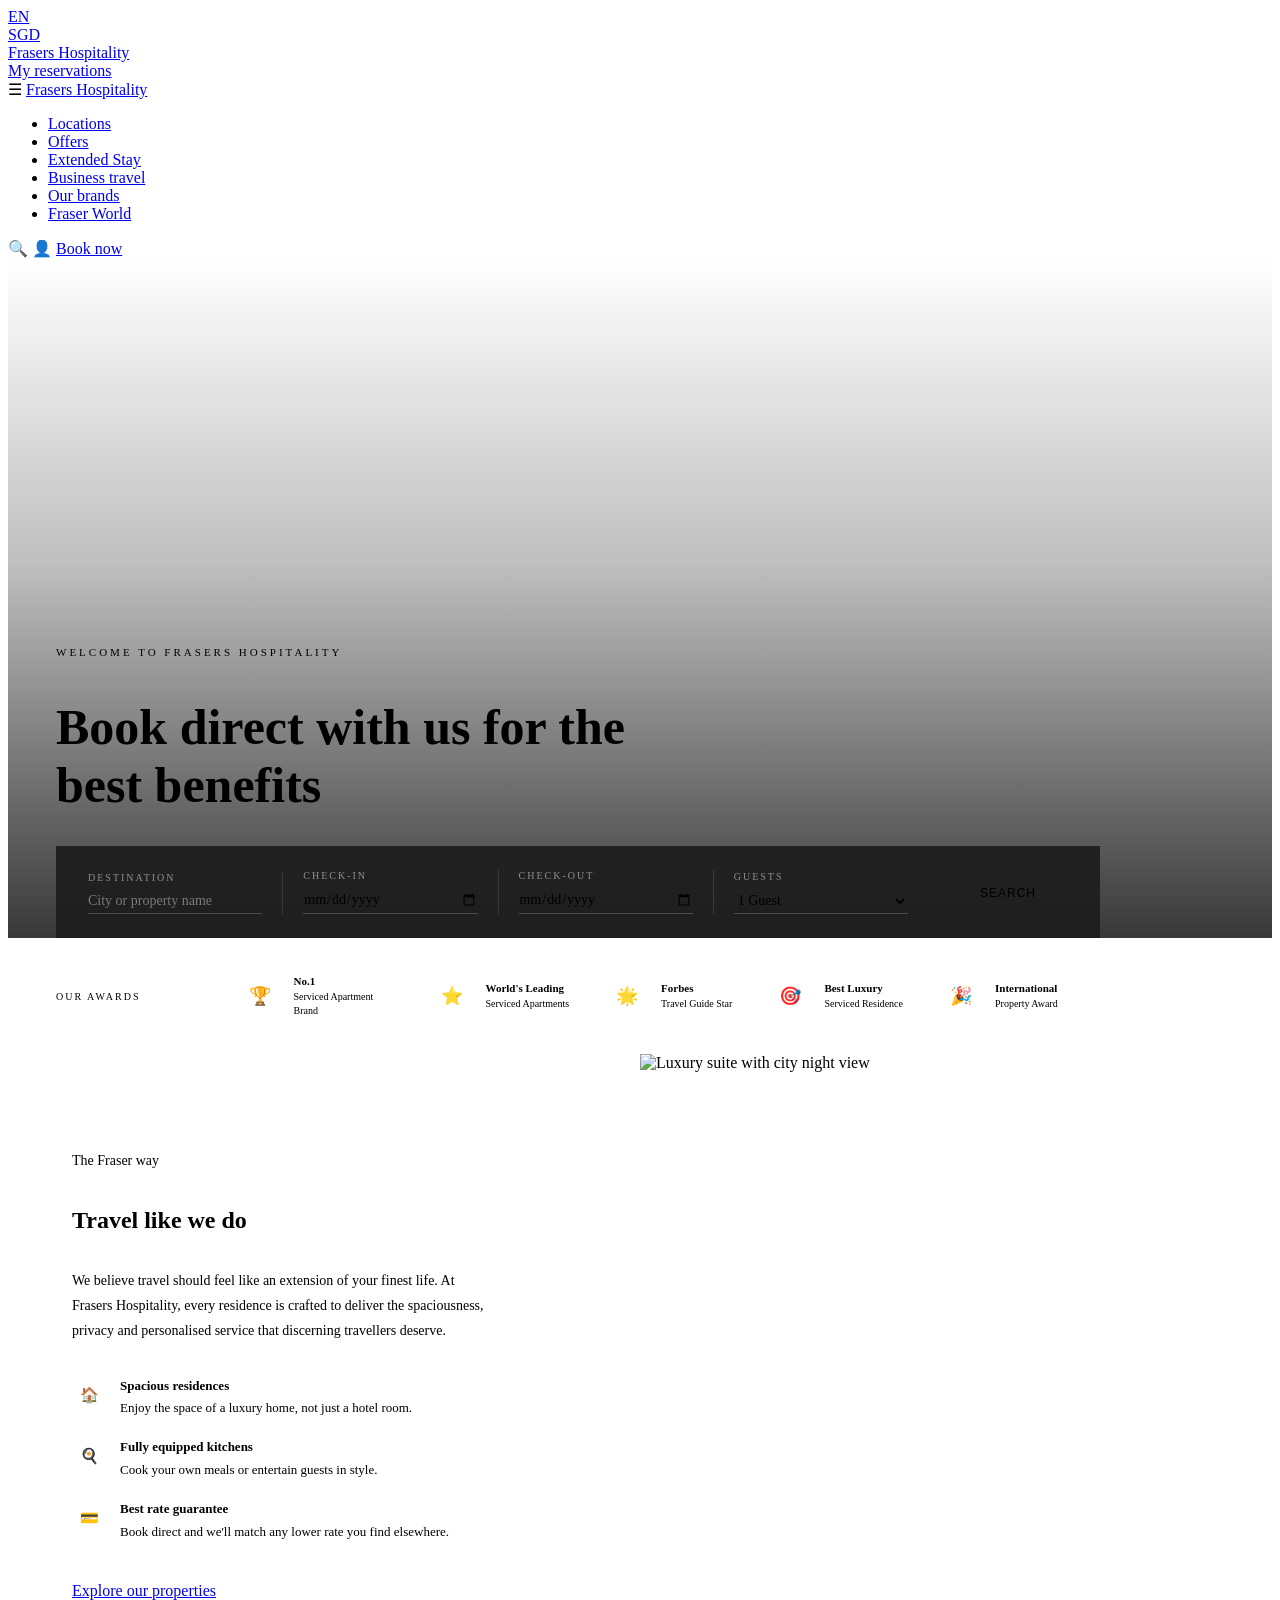
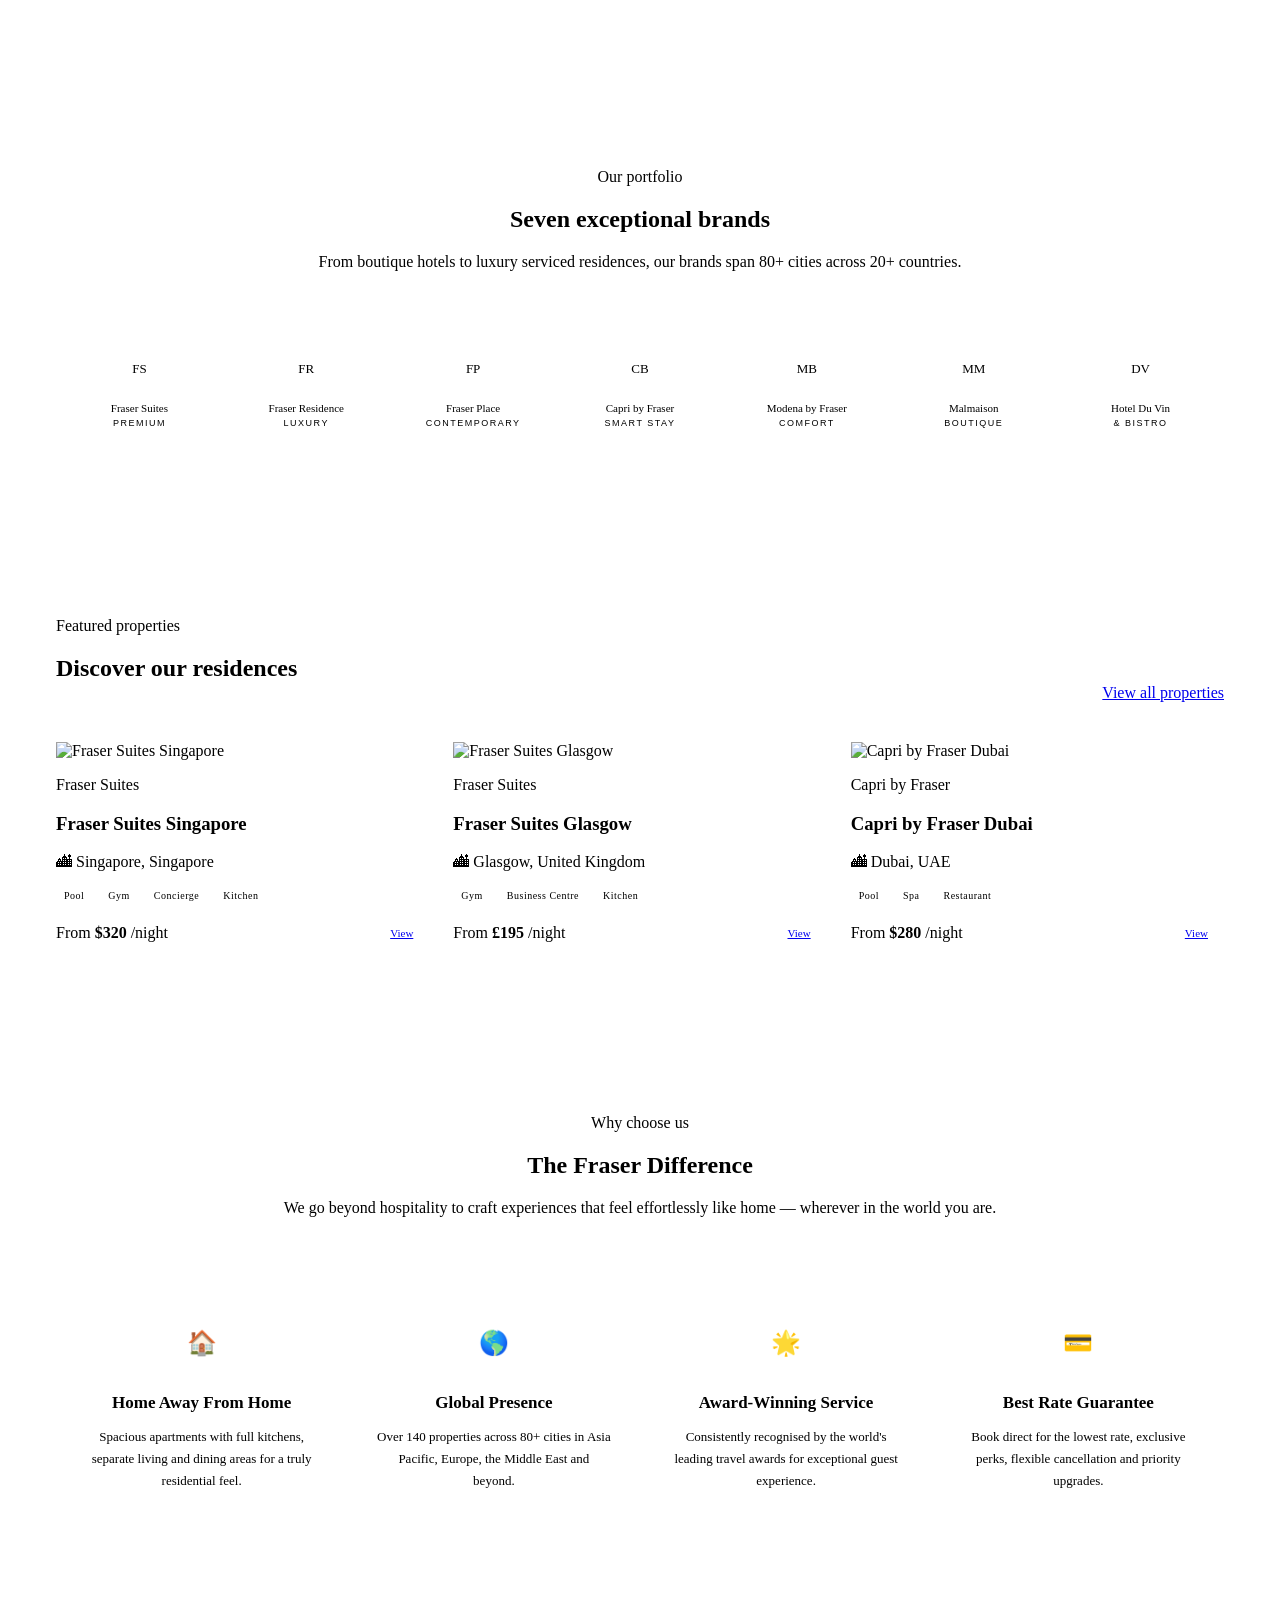
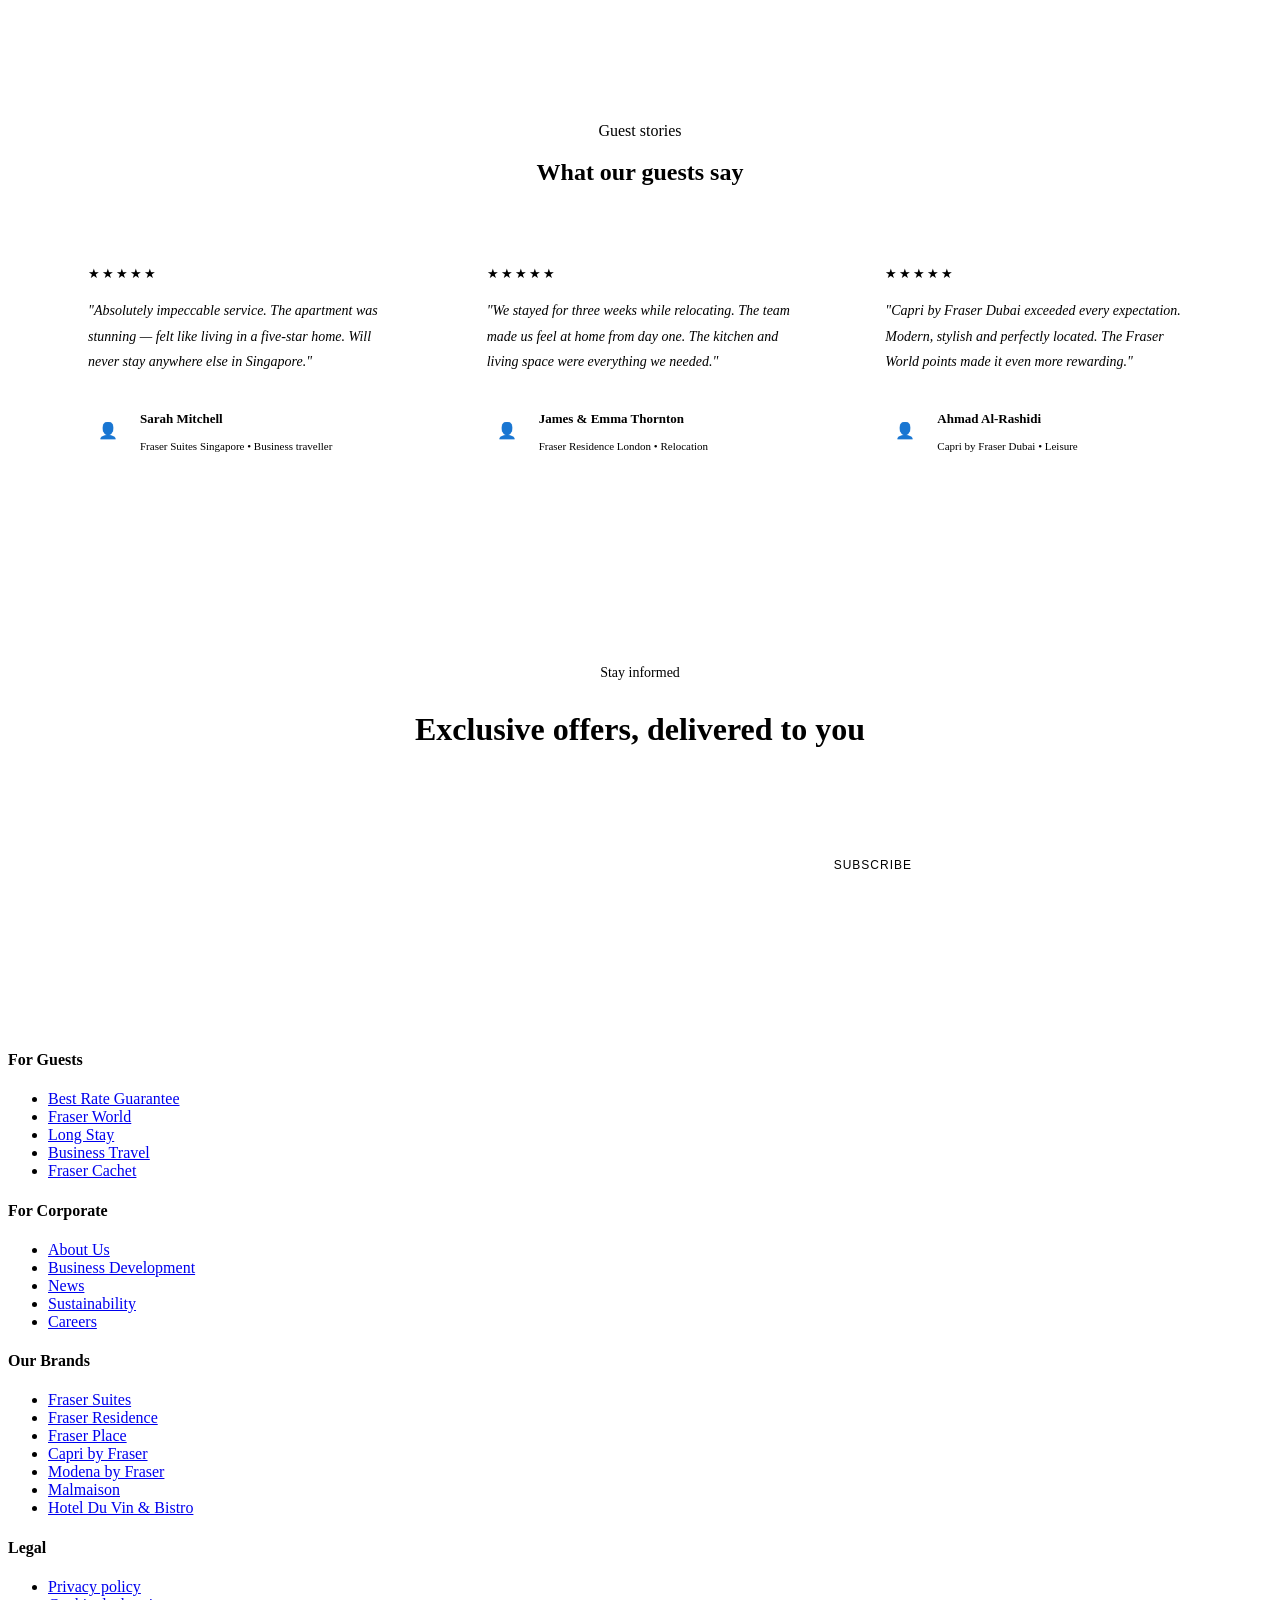
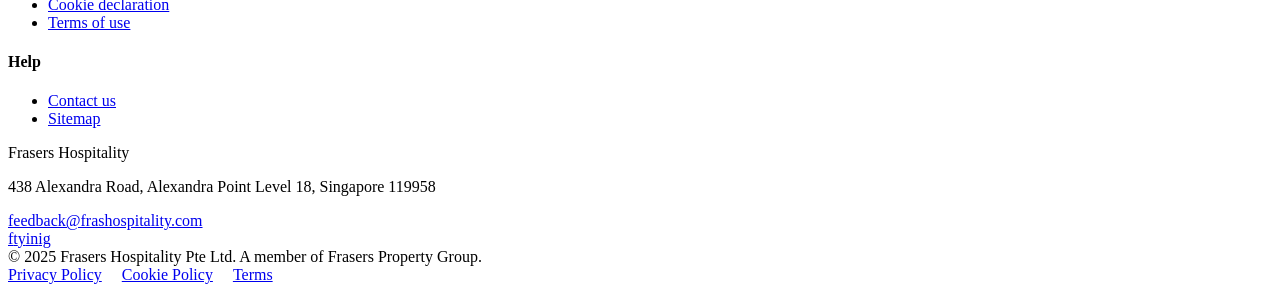
==== index.html @ ecea6f70 "Block search engine crawling on all pages Added robots.txt with Disallow: / and noindex,nofollow met" ====
<!DOCTYPE html>
<html lang="en">
<head>
  <meta charset="UTF-8">
  <meta name="robots" content="noindex, nofollow">
  <meta name="viewport" content="width=device-width, initial-scale=1.0">
  <title>Luxury Serviced Apartments &amp; Hotels — Frasers Hospitality</title>
  <link rel="stylesheet" href="css/style.css">
  <style>
    /* ── HERO ── */
    .hero {
      position: relative;
      height: 680px;
      display: flex;
      align-items: flex-end;
      overflow: hidden;
    }
    .hero-bg {
      position: absolute;
      inset: 0;
      background: url('assets/images/hero.png') center/cover no-repeat;
    }
    .hero-overlay {
      position: absolute;
      inset: 0;
      background: linear-gradient(to top, rgba(0,0,0,0.78) 0%, rgba(0,0,0,0.25) 55%, transparent 100%);
    }
    .hero-content {
      position: relative;
      width: 100%;
      padding: 0 48px 0 48px;
    }
    .hero-eyebrow {
      font-size: 11px;
      letter-spacing: 3px;
      text-transform: uppercase;
      color: var(--gold);
      margin-bottom: 12px;
    }
    .hero-title {
      font-size: clamp(28px, 4vw, 50px);
      color: var(--white);
      max-width: 580px;
      margin-bottom: 32px;
      line-height: 1.15;
    }
    /* ── BOOKING WIDGET ── */
    .booking-widget {
      background: rgba(28,28,28,0.90);
      backdrop-filter: blur(6px);
      border-top: 3px solid var(--gold);
      padding: 24px 32px;
      display: flex;
      gap: 0;
      align-items: flex-end;
      width: 100%;
      max-width: 980px;
    }
    .bw-field {
      flex: 1;
      display: flex;
      flex-direction: column;
      gap: 6px;
      padding: 0 20px;
      border-right: 1px solid rgba(255,255,255,0.12);
    }
    .bw-field:first-child { padding-left: 0; }
    .bw-field label {
      font-size: 10px;
      letter-spacing: 2px;
      text-transform: uppercase;
      color: rgba(255,255,255,0.5);
    }
    .bw-field input, .bw-field select {
      background: transparent;
      border: none;
      color: var(--white);
      font-size: 14px;
      font-family: 'Georgia', serif;
      outline: none;
      padding: 4px 0;
      border-bottom: 1px solid rgba(255,255,255,0.2);
      width: 100%;
    }
    .bw-field input::placeholder { color: rgba(255,255,255,0.4); }
    .bw-field select option { background: var(--dark); }
    .bw-btn {
      background: var(--gold);
      color: var(--white);
      border: none;
      padding: 14px 32px;
      font-size: 12px;
      letter-spacing: 1px;
      text-transform: uppercase;
      cursor: pointer;
      transition: background .2s;
      white-space: nowrap;
      margin-left: 20px;
      flex-shrink: 0;
      align-self: flex-end;
    }
    .bw-btn:hover { background: var(--gold-hover); }

    /* ── AWARDS ── */
    .awards-section {
      background: var(--white);
      padding: 36px 48px;
      border-bottom: 1px solid var(--border);
    }
    .awards-inner {
      max-width: 1200px;
      margin: 0 auto;
      display: flex;
      align-items: center;
      gap: 48px;
    }
    .awards-label {
      font-size: 10px;
      letter-spacing: 2px;
      text-transform: uppercase;
      color: var(--gray);
      white-space: nowrap;
      flex-shrink: 0;
    }
    .awards-divider { width: 1px; height: 40px; background: var(--border); flex-shrink: 0; }
    .awards-list {
      display: flex;
      gap: 36px;
      align-items: center;
      flex-wrap: wrap;
    }
    .award-badge {
      display: flex;
      align-items: center;
      gap: 12px;
    }
    .award-icon {
      width: 44px; height: 44px;
      border: 1.5px solid var(--gold);
      border-radius: 50%;
      display: flex;
      align-items: center;
      justify-content: center;
      font-size: 18px;
      color: var(--gold);
      flex-shrink: 0;
    }
    .award-badge-text {
      font-size: 10px;
      color: var(--dark);
      line-height: 1.4;
      max-width: 100px;
    }
    .award-badge-text strong { display: block; font-size: 11px; }

    /* ── SPLIT: TRAVEL LIKE WE DO ── */
    .split-section {
      display: grid;
      grid-template-columns: 1fr 1fr;
      min-height: 540px;
    }
    .split-text {
      background: var(--cream);
      padding: 80px 64px;
      display: flex;
      flex-direction: column;
      justify-content: center;
    }
    .split-img { overflow: hidden; }
    .split-img img { width: 100%; height: 100%; object-fit: cover; display: block; }
    .split-text .eyebrow { margin-bottom: 14px; }
    .split-text .section-title { margin-bottom: 20px; }
    .split-text p {
      font-size: 14px;
      color: var(--gray);
      line-height: 1.8;
      margin-bottom: 32px;
      max-width: 420px;
    }
    .split-features { display: flex; flex-direction: column; gap: 18px; margin-bottom: 40px; }
    .split-feature { display: flex; align-items: flex-start; gap: 14px; }
    .split-feature-icon {
      width: 34px; height: 34px;
      background: var(--gold-light);
      border-radius: 50%;
      display: flex; align-items: center; justify-content: center;
      font-size: 15px;
      flex-shrink: 0;
      margin-top: 2px;
    }
    .split-feature-text { font-size: 13px; color: var(--dark); line-height: 1.6; }
    .split-feature-text strong { display: block; font-size: 13px; margin-bottom: 2px; }

    /* ── BRANDS GRID ── */
    .brands-section { padding: 72px 48px; background: var(--white); }
    .brands-inner { max-width: 1200px; margin: 0 auto; }
    .brands-header { text-align: center; margin-bottom: 48px; }
    .brands-grid {
      display: grid;
      grid-template-columns: repeat(7, 1fr);
      gap: 0;
      border: 1px solid var(--border);
    }
    .brand-item {
      padding: 28px 12px;
      display: flex;
      flex-direction: column;
      align-items: center;
      gap: 10px;
      text-align: center;
      border-right: 1px solid var(--border);
      transition: background .2s;
      cursor: pointer;
    }
    .brand-item:last-child { border-right: none; }
    .brand-item:hover { background: var(--cream); }
    .brand-monogram {
      width: 44px; height: 44px;
      border: 1.5px solid var(--gold);
      border-radius: 2px;
      display: flex; align-items: center; justify-content: center;
      font-family: 'Georgia', serif;
      font-size: 13px;
      color: var(--gold);
    }
    .brand-item-name { font-size: 11px; font-family: 'Georgia', serif; color: var(--dark); line-height: 1.3; }
    .brand-item-name span { display: block; font-family: 'Arial', sans-serif; font-size: 9px; letter-spacing: 1.5px; text-transform: uppercase; color: var(--gray); margin-top: 2px; }

    /* ── PROPERTIES ── */
    .properties-section { padding: 72px 48px; background: var(--cream); }
    .properties-inner { max-width: 1200px; margin: 0 auto; }
    .section-header {
      display: flex;
      justify-content: space-between;
      align-items: flex-end;
      margin-bottom: 40px;
    }
    .properties-grid { display: grid; grid-template-columns: repeat(3, 1fr); gap: 24px; }
    .prop-card-amenities { display: flex; gap: 8px; margin-bottom: 16px; flex-wrap: wrap; }
    .amenity-tag {
      font-size: 10px;
      letter-spacing: 0.5px;
      background: var(--cream);
      color: var(--gray);
      padding: 3px 8px;
      border: 1px solid var(--border);
    }

    /* ── FRASER DIFFERENCE ── */
    .difference-section { padding: 80px 48px; background: var(--white); }
    .difference-inner { max-width: 1200px; margin: 0 auto; }
    .difference-header { text-align: center; margin-bottom: 56px; }
    .difference-grid { display: grid; grid-template-columns: repeat(4, 1fr); gap: 1px; background: var(--border); border: 1px solid var(--border); }
    .difference-item {
      background: var(--white);
      text-align: center;
      padding: 40px 28px;
      transition: background .2s;
    }
    .difference-item:hover { background: var(--cream); }
    .difference-icon {
      width: 60px; height: 60px;
      background: var(--gold-light);
      border-radius: 50%;
      display: flex; align-items: center; justify-content: center;
      font-size: 24px;
      margin: 0 auto 20px;
    }
    .difference-item h3 { font-size: 17px; margin-bottom: 12px; }
    .difference-item p { font-size: 13px; color: var(--gray); line-height: 1.7; }

    /* ── TESTIMONIALS ── */
    .testimonials-section { padding: 80px 48px; background: var(--cream); }
    .testimonials-inner { max-width: 1200px; margin: 0 auto; }
    .testimonials-header { text-align: center; margin-bottom: 48px; }
    .testimonials-grid { display: grid; grid-template-columns: repeat(3, 1fr); gap: 28px; }
    .testimonial-card {
      background: var(--white);
      padding: 32px;
      border: 1px solid var(--border);
    }
    .testimonial-stars { color: var(--gold); font-size: 13px; margin-bottom: 16px; letter-spacing: 2px; }
    .testimonial-quote {
      font-family: 'Georgia', serif;
      font-size: 14px;
      line-height: 1.8;
      color: var(--dark);
      margin-bottom: 24px;
      font-style: italic;
    }
    .testimonial-author { display: flex; align-items: center; gap: 12px; }
    .testimonial-avatar {
      width: 40px; height: 40px;
      background: var(--gold-light);
      border-radius: 50%;
      display: flex; align-items: center; justify-content: center;
      font-size: 16px;
      flex-shrink: 0;
    }
    .testimonial-name { font-size: 13px; font-weight: 700; color: var(--dark); }
    .testimonial-meta { font-size: 11px; color: var(--gray); }

    /* ── NEWSLETTER ── */
    .newsletter-section { padding: 72px 48px; background: var(--footer-bg); }
    .newsletter-inner { max-width: 600px; margin: 0 auto; text-align: center; }
    .newsletter-inner .eyebrow { color: var(--gold); margin-bottom: 12px; }
    .newsletter-inner h2 { font-size: 32px; color: var(--white); margin-bottom: 12px; }
    .newsletter-inner p { font-size: 14px; color: rgba(255,255,255,0.55); margin-bottom: 32px; line-height: 1.7; }
    .newsletter-form { display: flex; }
    .newsletter-form input {
      flex: 1;
      padding: 14px 20px;
      background: rgba(255,255,255,0.07);
      border: 1px solid rgba(255,255,255,0.18);
      border-right: none;
      color: var(--white);
      font-size: 14px;
      outline: none;
    }
    .newsletter-form input::placeholder { color: rgba(255,255,255,0.35); }
    .newsletter-form button {
      padding: 14px 28px;
      background: var(--gold);
      border: none;
      color: var(--white);
      font-size: 12px;
      letter-spacing: 1px;
      text-transform: uppercase;
      cursor: pointer;
      transition: background .2s;
    }
    .newsletter-form button:hover { background: var(--gold-hover); }
    .newsletter-privacy { font-size: 11px; color: rgba(255,255,255,0.3); margin-top: 14px; }
  </style>
</head>
<body>

  <!-- UTIL BAR -->
  <div class="util-bar">
    <div class="util-left">
      <a href="#">EN</a>
      <div class="util-divider"></div>
      <a href="#">SGD</a>
      <div class="util-divider"></div>
      <a href="#">Frasers Hospitality</a>
    </div>
    <div class="util-right">
      <a href="#">My reservations</a>
    </div>
  </div>

  <!-- NAV -->
  <nav>
    <div class="nav-inner">
      <span class="nav-hamburger">&#9776;</span>
      <a href="index.html" class="nav-logo">
        <span class="brand">Frasers</span>
        <span class="sub">Hospitality</span>
      </a>
      <ul class="nav-links">
        <li><a href="locations.html">Locations</a></li>
        <li><a href="offers.html">Offers</a></li>
        <li><a href="extended-stay.html">Extended Stay</a></li>
        <li><a href="#">Business travel</a></li>
        <li><a href="#">Our brands</a></li>
        <li><a href="fraser-world.html">Fraser World</a></li>
      </ul>
      <div class="nav-actions">
        <span class="nav-icon">&#128269;</span>
        <span class="nav-icon">&#128100;</span>
        <a href="#" class="btn-booknow">Book now</a>
      </div>
    </div>
  </nav>

  <!-- HERO -->
  <section class="hero">
    <div class="hero-bg"></div>
    <div class="hero-overlay"></div>
    <div class="hero-content">
      <p class="hero-eyebrow">Welcome to Frasers Hospitality</p>
      <h1 class="hero-title">Book direct with us for the best benefits</h1>
      <div class="booking-widget">
        <div class="bw-field">
          <label>Destination</label>
          <input type="text" placeholder="City or property name">
        </div>
        <div class="bw-field">
          <label>Check-in</label>
          <input type="date">
        </div>
        <div class="bw-field">
          <label>Check-out</label>
          <input type="date">
        </div>
        <div class="bw-field" style="border-right:none;">
          <label>Guests</label>
          <select>
            <option>1 Guest</option>
            <option>2 Guests</option>
            <option>3 Guests</option>
            <option>4+ Guests</option>
          </select>
        </div>
        <button class="bw-btn">Search</button>
      </div>
    </div>
  </section>

  <!-- AWARDS -->
  <section class="awards-section">
    <div class="awards-inner">
      <span class="awards-label">Our awards</span>
      <div class="awards-divider"></div>
      <div class="awards-list">
        <div class="award-badge">
          <div class="award-icon">&#127942;</div>
          <div class="award-badge-text"><strong>No.1</strong>Serviced Apartment Brand</div>
        </div>
        <div class="award-badge">
          <div class="award-icon">&#11088;</div>
          <div class="award-badge-text"><strong>World's Leading</strong>Serviced Apartments</div>
        </div>
        <div class="award-badge">
          <div class="award-icon">&#127775;</div>
          <div class="award-badge-text"><strong>Forbes</strong>Travel Guide Star</div>
        </div>
        <div class="award-badge">
          <div class="award-icon">&#127919;</div>
          <div class="award-badge-text"><strong>Best Luxury</strong>Serviced Residence</div>
        </div>
        <div class="award-badge">
          <div class="award-icon">&#127881;</div>
          <div class="award-badge-text"><strong>International</strong>Property Award</div>
        </div>
      </div>
    </div>
  </section>

  <!-- TRAVEL LIKE WE DO -->
  <section class="split-section">
    <div class="split-text">
      <p class="eyebrow">The Fraser way</p>
      <h2 class="section-title">Travel like we do</h2>
      <p>We believe travel should feel like an extension of your finest life. At Frasers Hospitality, every residence is crafted to deliver the spaciousness, privacy and personalised service that discerning travellers deserve.</p>
      <div class="split-features">
        <div class="split-feature">
          <div class="split-feature-icon">&#127968;</div>
          <div class="split-feature-text">
            <strong>Spacious residences</strong>
            Enjoy the space of a luxury home, not just a hotel room.
          </div>
        </div>
        <div class="split-feature">
          <div class="split-feature-icon">&#127859;</div>
          <div class="split-feature-text">
            <strong>Fully equipped kitchens</strong>
            Cook your own meals or entertain guests in style.
          </div>
        </div>
        <div class="split-feature">
          <div class="split-feature-icon">&#128179;</div>
          <div class="split-feature-text">
            <strong>Best rate guarantee</strong>
            Book direct and we'll match any lower rate you find elsewhere.
          </div>
        </div>
      </div>
      <a href="locations.html" class="btn btn-gold">Explore our properties</a>
    </div>
    <div class="split-img">
      <img src="assets/images/suite.png" alt="Luxury suite with city night view">
    </div>
  </section>

  <!-- BRANDS GRID -->
  <section class="brands-section">
    <div class="brands-inner">
      <div class="brands-header">
        <p class="eyebrow">Our portfolio</p>
        <h2 class="section-title">Seven exceptional brands</h2>
        <p class="section-sub" style="margin:12px auto 0;text-align:center;">From boutique hotels to luxury serviced residences, our brands span 80+ cities across 20+ countries.</p>
      </div>
      <div class="brands-grid">
        <div class="brand-item">
          <div class="brand-monogram">FS</div>
          <div class="brand-item-name">Fraser Suites<span>Premium</span></div>
        </div>
        <div class="brand-item">
          <div class="brand-monogram">FR</div>
          <div class="brand-item-name">Fraser Residence<span>Luxury</span></div>
        </div>
        <div class="brand-item">
          <div class="brand-monogram">FP</div>
          <div class="brand-item-name">Fraser Place<span>Contemporary</span></div>
        </div>
        <div class="brand-item">
          <div class="brand-monogram">CB</div>
          <div class="brand-item-name">Capri by Fraser<span>Smart Stay</span></div>
        </div>
        <div class="brand-item">
          <div class="brand-monogram">MB</div>
          <div class="brand-item-name">Modena by Fraser<span>Comfort</span></div>
        </div>
        <div class="brand-item">
          <div class="brand-monogram">MM</div>
          <div class="brand-item-name">Malmaison<span>Boutique</span></div>
        </div>
        <div class="brand-item">
          <div class="brand-monogram">DV</div>
          <div class="brand-item-name">Hotel Du Vin<span>&amp; Bistro</span></div>
        </div>
      </div>
    </div>
  </section>

  <!-- DISCOVER PROPERTIES -->
  <section class="properties-section">
    <div class="properties-inner">
      <div class="section-header">
        <div>
          <p class="eyebrow">Featured properties</p>
          <h2 class="section-title">Discover our residences</h2>
        </div>
        <a href="locations.html" class="btn btn-outline-dark">View all properties</a>
      </div>
      <div class="properties-grid">
        <div class="prop-card">
          <div class="prop-card-img">
            <img src="assets/images/lobby.png" alt="Fraser Suites Singapore">
          </div>
          <div class="prop-card-body">
            <p class="prop-card-tag">Fraser Suites</p>
            <h3 class="prop-card-name">Fraser Suites Singapore</h3>
            <p class="prop-card-loc">&#127961; Singapore, Singapore</p>
            <div class="prop-card-amenities">
              <span class="amenity-tag">Pool</span>
              <span class="amenity-tag">Gym</span>
              <span class="amenity-tag">Concierge</span>
              <span class="amenity-tag">Kitchen</span>
            </div>
            <div style="display:flex;justify-content:space-between;align-items:center;">
              <div class="prop-card-price">From <strong>$320</strong> /night</div>
              <a href="property.html" class="btn btn-outline-gold" style="padding:7px 16px;font-size:11px;">View</a>
            </div>
          </div>
        </div>
        <div class="prop-card">
          <div class="prop-card-img">
            <img src="assets/images/room-classic.png" alt="Fraser Suites Glasgow">
          </div>
          <div class="prop-card-body">
            <p class="prop-card-tag">Fraser Suites</p>
            <h3 class="prop-card-name">Fraser Suites Glasgow</h3>
            <p class="prop-card-loc">&#127961; Glasgow, United Kingdom</p>
            <div class="prop-card-amenities">
              <span class="amenity-tag">Gym</span>
              <span class="amenity-tag">Business Centre</span>
              <span class="amenity-tag">Kitchen</span>
            </div>
            <div style="display:flex;justify-content:space-between;align-items:center;">
              <div class="prop-card-price">From <strong>£195</strong> /night</div>
              <a href="property.html" class="btn btn-outline-gold" style="padding:7px 16px;font-size:11px;">View</a>
            </div>
          </div>
        </div>
        <div class="prop-card">
          <div class="prop-card-img">
            <img src="assets/images/suite.png" alt="Capri by Fraser Dubai">
          </div>
          <div class="prop-card-body">
            <p class="prop-card-tag">Capri by Fraser</p>
            <h3 class="prop-card-name">Capri by Fraser Dubai</h3>
            <p class="prop-card-loc">&#127961; Dubai, UAE</p>
            <div class="prop-card-amenities">
              <span class="amenity-tag">Pool</span>
              <span class="amenity-tag">Spa</span>
              <span class="amenity-tag">Restaurant</span>
            </div>
            <div style="display:flex;justify-content:space-between;align-items:center;">
              <div class="prop-card-price">From <strong>$280</strong> /night</div>
              <a href="property.html" class="btn btn-outline-gold" style="padding:7px 16px;font-size:11px;">View</a>
            </div>
          </div>
        </div>
      </div>
    </div>
  </section>

  <!-- THE FRASER DIFFERENCE -->
  <section class="difference-section">
    <div class="difference-inner">
      <div class="difference-header">
        <p class="eyebrow">Why choose us</p>
        <h2 class="section-title">The Fraser Difference</h2>
        <p class="section-sub" style="margin:12px auto 0;text-align:center;">We go beyond hospitality to craft experiences that feel effortlessly like home — wherever in the world you are.</p>
      </div>
      <div class="difference-grid">
        <div class="difference-item">
          <div class="difference-icon">&#127968;</div>
          <h3>Home Away From Home</h3>
          <p>Spacious apartments with full kitchens, separate living and dining areas for a truly residential feel.</p>
        </div>
        <div class="difference-item">
          <div class="difference-icon">&#127758;</div>
          <h3>Global Presence</h3>
          <p>Over 140 properties across 80+ cities in Asia Pacific, Europe, the Middle East and beyond.</p>
        </div>
        <div class="difference-item">
          <div class="difference-icon">&#127775;</div>
          <h3>Award-Winning Service</h3>
          <p>Consistently recognised by the world's leading travel awards for exceptional guest experience.</p>
        </div>
        <div class="difference-item">
          <div class="difference-icon">&#128179;</div>
          <h3>Best Rate Guarantee</h3>
          <p>Book direct for the lowest rate, exclusive perks, flexible cancellation and priority upgrades.</p>
        </div>
      </div>
    </div>
  </section>

  <!-- TESTIMONIALS -->
  <section class="testimonials-section">
    <div class="testimonials-inner">
      <div class="testimonials-header">
        <p class="eyebrow">Guest stories</p>
        <h2 class="section-title">What our guests say</h2>
      </div>
      <div class="testimonials-grid">
        <div class="testimonial-card">
          <div class="testimonial-stars">&#9733;&#9733;&#9733;&#9733;&#9733;</div>
          <p class="testimonial-quote">"Absolutely impeccable service. The apartment was stunning — felt like living in a five-star home. Will never stay anywhere else in Singapore."</p>
          <div class="testimonial-author">
            <div class="testimonial-avatar">&#128100;</div>
            <div>
              <p class="testimonial-name">Sarah Mitchell</p>
              <p class="testimonial-meta">Fraser Suites Singapore &bull; Business traveller</p>
            </div>
          </div>
        </div>
        <div class="testimonial-card">
          <div class="testimonial-stars">&#9733;&#9733;&#9733;&#9733;&#9733;</div>
          <p class="testimonial-quote">"We stayed for three weeks while relocating. The team made us feel at home from day one. The kitchen and living space were everything we needed."</p>
          <div class="testimonial-author">
            <div class="testimonial-avatar">&#128100;</div>
            <div>
              <p class="testimonial-name">James &amp; Emma Thornton</p>
              <p class="testimonial-meta">Fraser Residence London &bull; Relocation</p>
            </div>
          </div>
        </div>
        <div class="testimonial-card">
          <div class="testimonial-stars">&#9733;&#9733;&#9733;&#9733;&#9733;</div>
          <p class="testimonial-quote">"Capri by Fraser Dubai exceeded every expectation. Modern, stylish and perfectly located. The Fraser World points made it even more rewarding."</p>
          <div class="testimonial-author">
            <div class="testimonial-avatar">&#128100;</div>
            <div>
              <p class="testimonial-name">Ahmad Al-Rashidi</p>
              <p class="testimonial-meta">Capri by Fraser Dubai &bull; Leisure</p>
            </div>
          </div>
        </div>
      </div>
    </div>
  </section>

  <!-- NEWSLETTER -->
  <section class="newsletter-section">
    <div class="newsletter-inner">
      <p class="eyebrow">Stay informed</p>
      <h2 style="font-size:32px;color:var(--white);margin-bottom:12px;">Exclusive offers, delivered to you</h2>
      <p>Subscribe to receive handpicked offers, travel inspiration and early access to our best deals — available only to Frasers insiders.</p>
      <div class="newsletter-form">
        <input type="email" placeholder="Your email address">
        <button type="submit">Subscribe</button>
      </div>
      <p class="newsletter-privacy">By subscribing, you agree to our <a href="#" style="color:var(--gold);">Privacy Policy</a>. Unsubscribe at any time.</p>
    </div>
  </section>

  <!-- FOOTER -->
  <footer>
    <div class="footer-grid">
      <div class="footer-col">
        <h4>For Guests</h4>
        <ul>
          <li><a href="#">Best Rate Guarantee</a></li>
          <li><a href="#">Fraser World</a></li>
          <li><a href="#">Long Stay</a></li>
          <li><a href="#">Business Travel</a></li>
          <li><a href="#">Fraser Cachet</a></li>
        </ul>
      </div>
      <div class="footer-col">
        <h4>For Corporate</h4>
        <ul>
          <li><a href="#">About Us</a></li>
          <li><a href="#">Business Development</a></li>
          <li><a href="#">News</a></li>
          <li><a href="#">Sustainability</a></li>
          <li><a href="#">Careers</a></li>
        </ul>
      </div>
      <div class="footer-col">
        <h4>Our Brands</h4>
        <ul>
          <li><a href="#">Fraser Suites</a></li>
          <li><a href="#">Fraser Residence</a></li>
          <li><a href="#">Fraser Place</a></li>
          <li><a href="#">Capri by Fraser</a></li>
          <li><a href="#">Modena by Fraser</a></li>
          <li><a href="#">Malmaison</a></li>
          <li><a href="#">Hotel Du Vin &amp; Bistro</a></li>
        </ul>
      </div>
      <div class="footer-col">
        <h4>Legal</h4>
        <ul>
          <li><a href="#">Privacy policy</a></li>
          <li><a href="#">Cookie declaration</a></li>
          <li><a href="#">Terms of use</a></li>
        </ul>
      </div>
      <div class="footer-col">
        <h4>Help</h4>
        <ul>
          <li><a href="#">Contact us</a></li>
          <li><a href="#">Sitemap</a></li>
        </ul>
      </div>
      <div class="footer-brand-col">
        <div class="footer-logo">Frasers <span>Hospitality</span></div>
        <p class="footer-address">438 Alexandra Road, Alexandra Point Level 18, Singapore 119958</p>
        <a class="footer-email" href="mailto:feedback@frashospitality.com">feedback@frashospitality.com</a>
        <div class="footer-social">
          <a href="#">f</a><a href="#">t</a><a href="#">y</a><a href="#">in</a><a href="#">ig</a>
        </div>
      </div>
    </div>
    <div class="footer-bottom">
      <span>&copy; 2025 Frasers Hospitality Pte Ltd. A member of Frasers Property Group.</span>
      <div style="display:flex;gap:20px;">
        <a href="#">Privacy Policy</a>
        <a href="#">Cookie Policy</a>
        <a href="#">Terms</a>
      </div>
    </div>
  </footer>

</body>
</html>
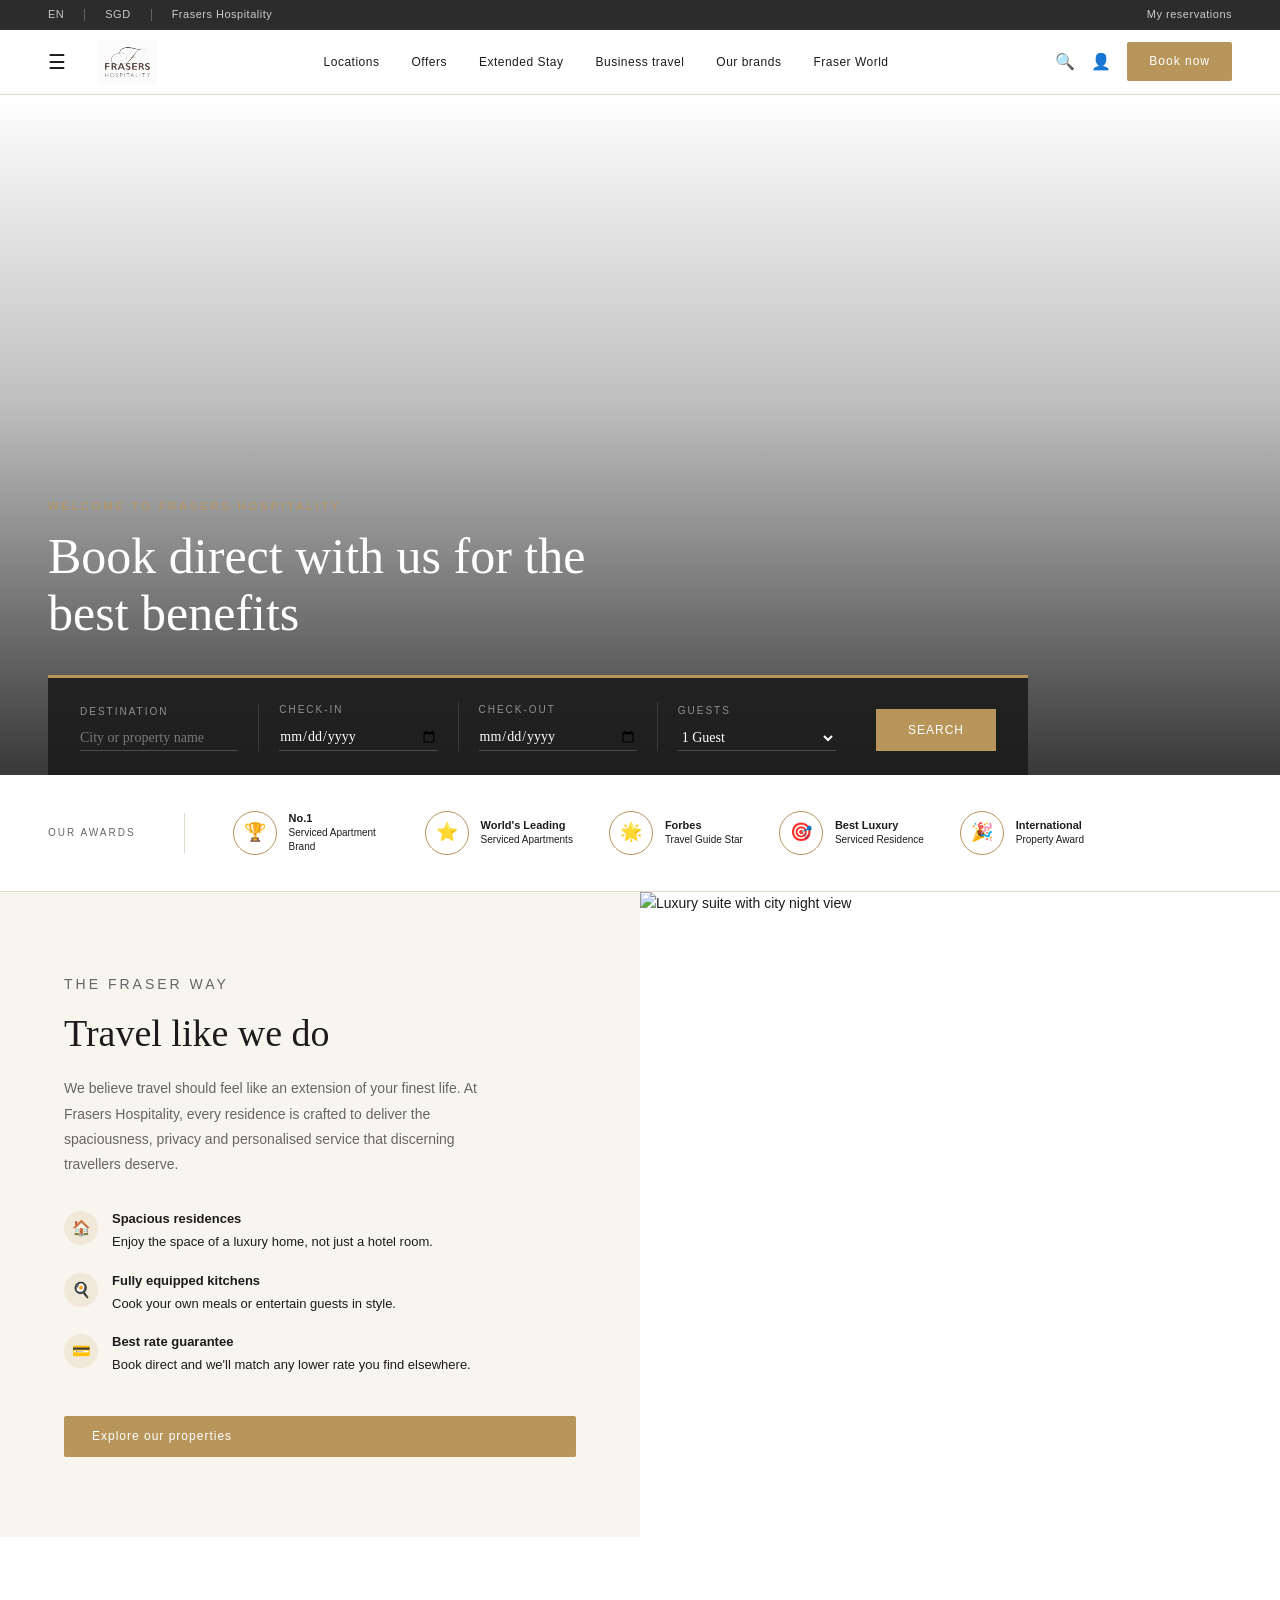
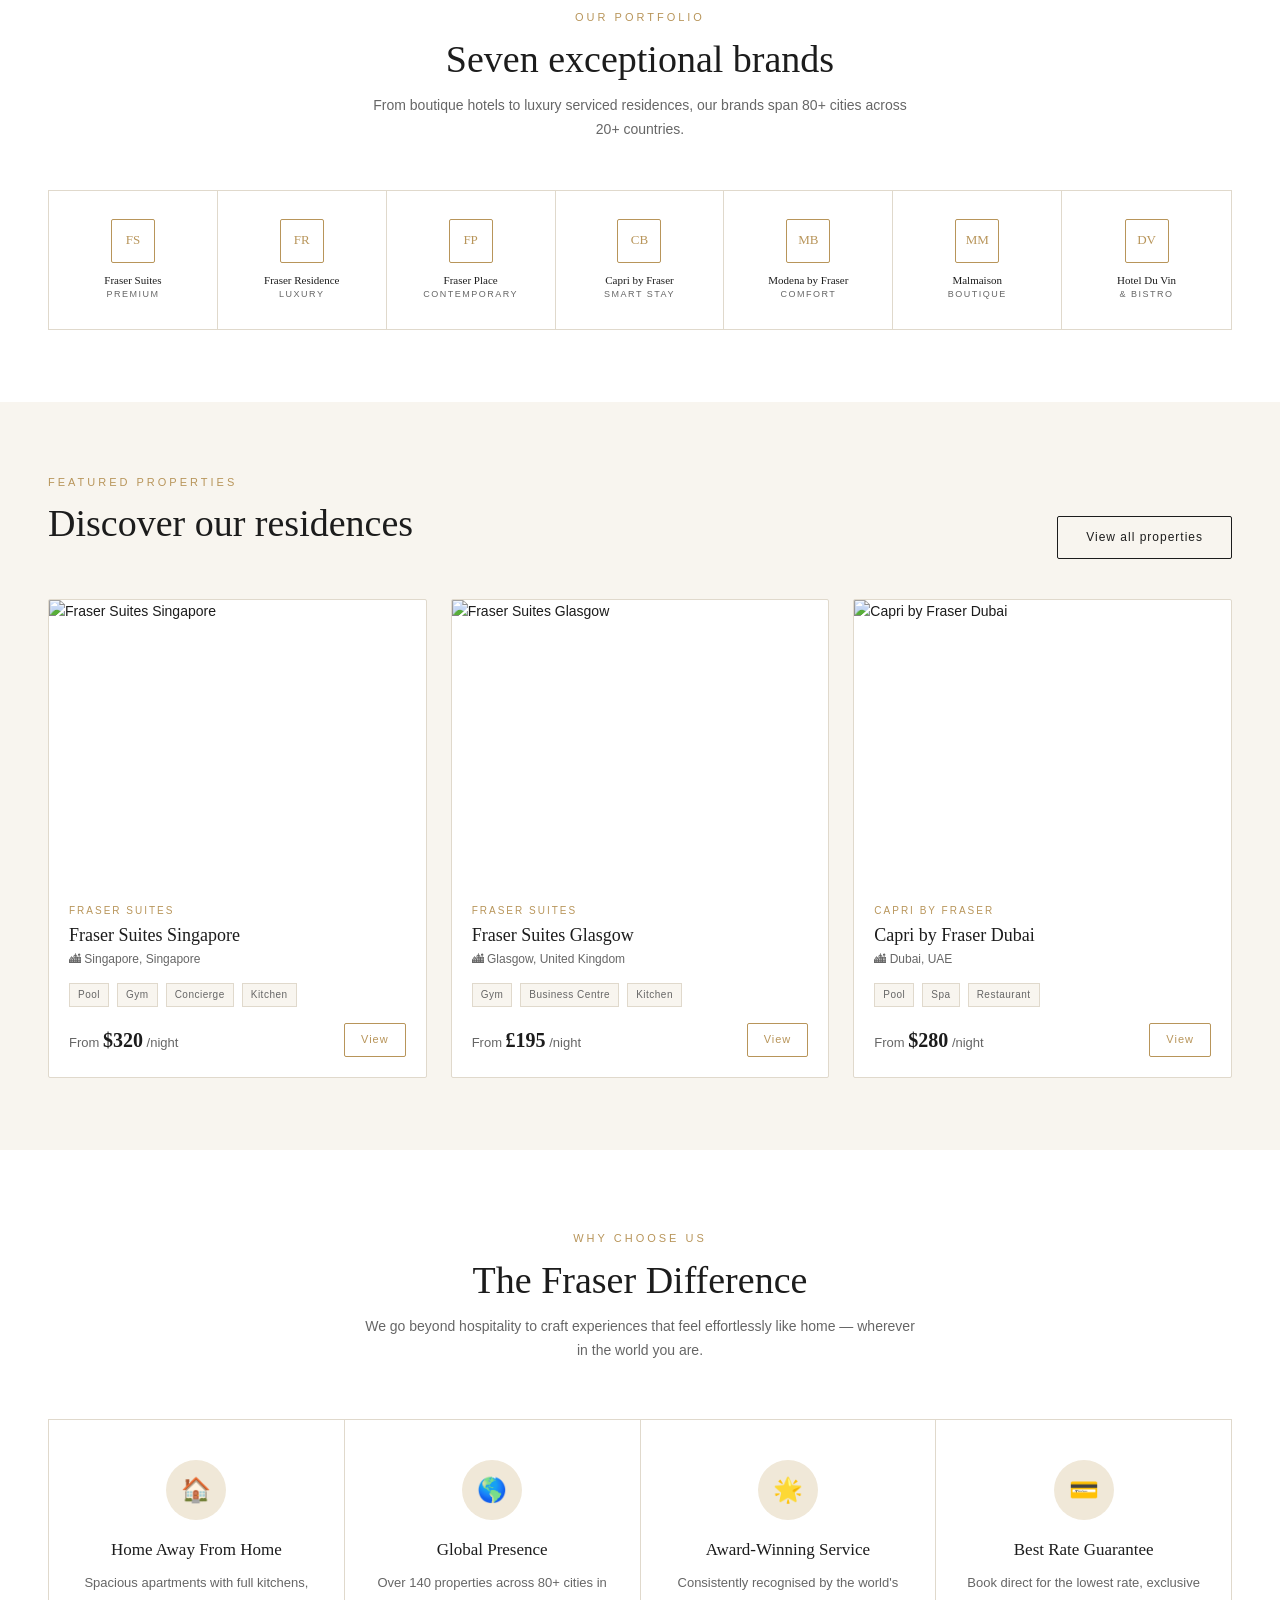
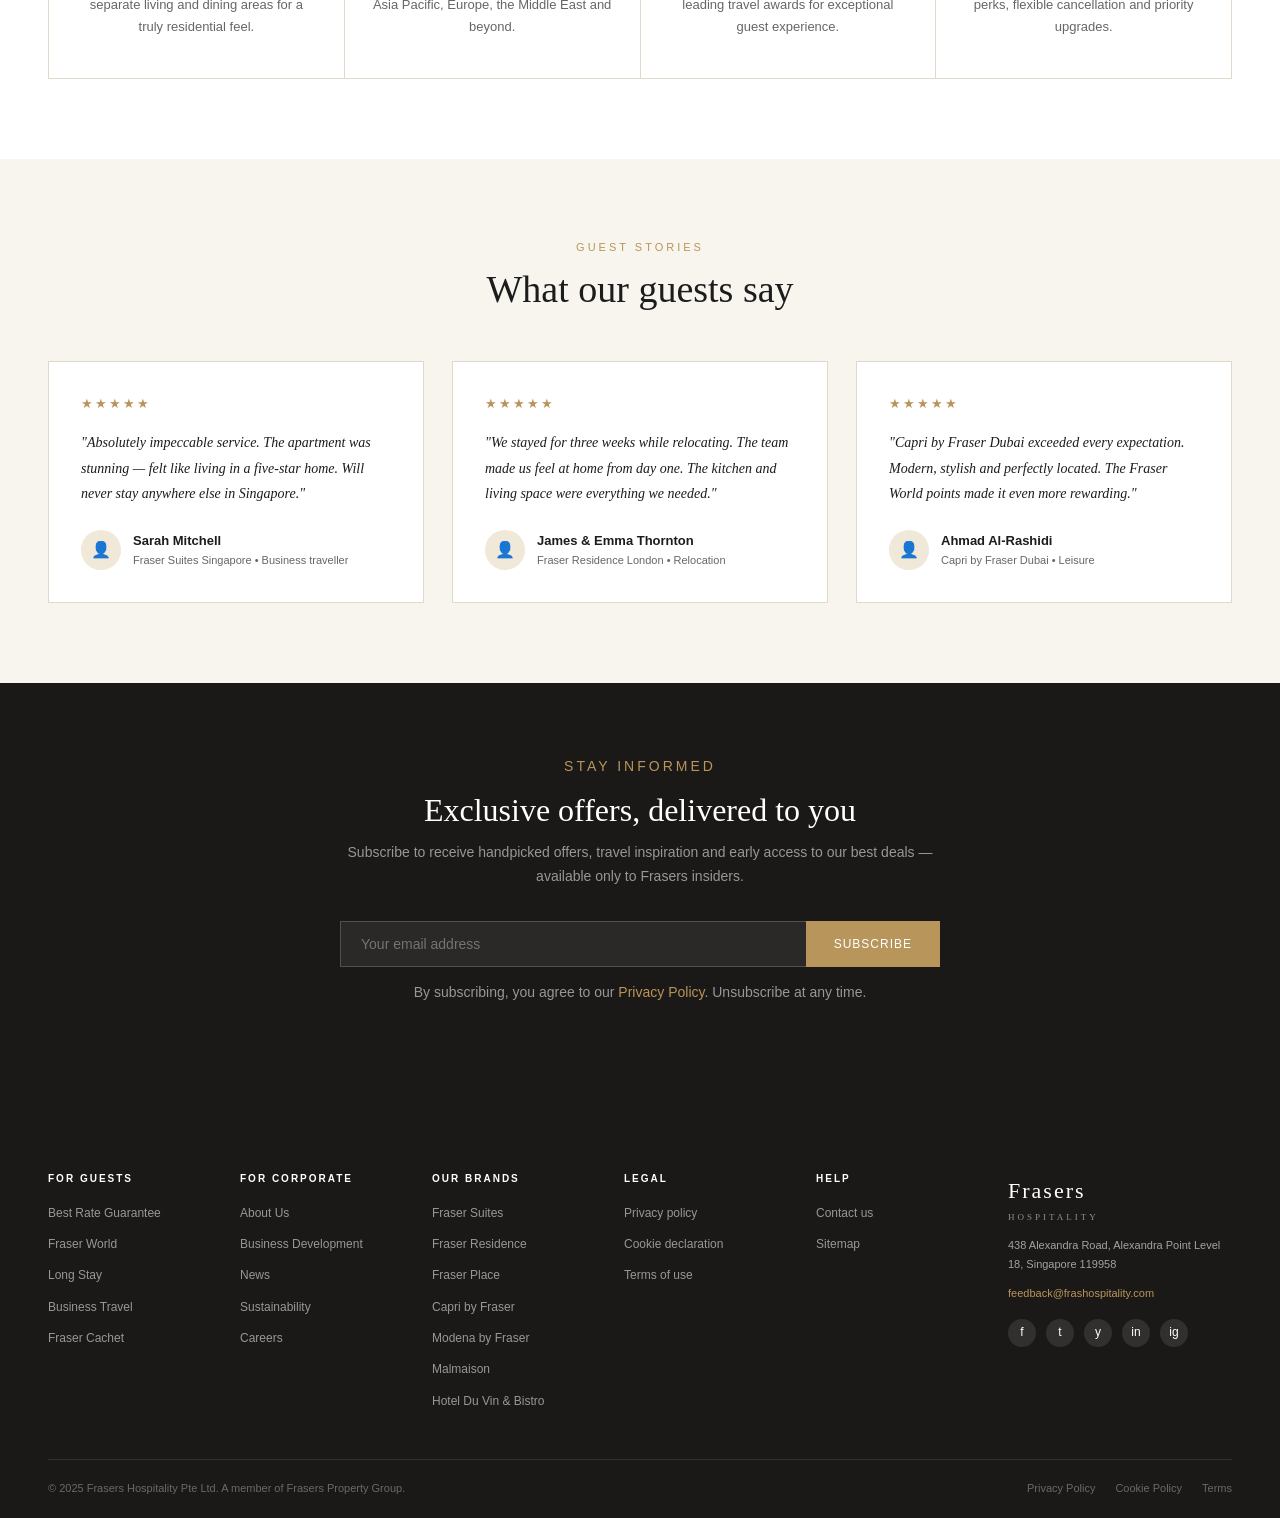
==== commit ddc9752d: "Replace text nav logo with FH_logo.svg on all pages Logo constrained to 44px height, width auto-scal" ====
--- a/index.html
+++ b/index.html
@@ -353,10 +353,7 @@
   <nav>
     <div class="nav-inner">
       <span class="nav-hamburger">&#9776;</span>
-      <a href="index.html" class="nav-logo">
-        <span class="brand">Frasers</span>
-        <span class="sub">Hospitality</span>
-      </a>
+      <a href="index.html" class="nav-logo"><img src="assets/FH_logo.svg" alt="Frasers Hospitality"></a>
       <ul class="nav-links">
         <li><a href="locations.html">Locations</a></li>
         <li><a href="offers.html">Offers</a></li>
--- a/css/style.css
+++ b/css/style.css
@@ -0,0 +1,329 @@
+/* ============================================================
+   FRASERS HOSPITALITY — Shared Stylesheet
+   ============================================================ */
+
+*, *::before, *::after { box-sizing: border-box; margin: 0; padding: 0; }
+
+:root {
+  --gold:        #b8955a;
+  --gold-hover:  #a07d45;
+  --gold-light:  #f0e8d8;
+  --cream:       #f8f5ef;
+  --cream-dark:  #f0ebe0;
+  --white:       #ffffff;
+  --dark:        #1c1c1c;
+  --charcoal:    #2c2c2c;
+  --gray:        #666666;
+  --light-gray:  #999999;
+  --border:      #e0d9cc;
+  --footer-bg:   #1a1917;
+  --radius:      2px;
+  --shadow:      0 2px 20px rgba(0,0,0,0.08);
+  --shadow-lg:   0 8px 40px rgba(0,0,0,0.14);
+}
+
+html { scroll-behavior: smooth; }
+
+body {
+  font-family: 'Arial', 'Helvetica Neue', sans-serif;
+  font-size: 14px;
+  color: var(--dark);
+  background: var(--white);
+  line-height: 1.6;
+}
+
+h1, h2, h3, h4 {
+  font-family: 'Georgia', 'Times New Roman', serif;
+  font-weight: 400;
+  line-height: 1.2;
+}
+
+a { color: inherit; text-decoration: none; }
+img { display: block; max-width: 100%; }
+
+/* ── UTILITY BAR ── */
+.util-bar {
+  background: var(--charcoal);
+  color: rgba(255,255,255,0.75);
+  font-size: 11px;
+  letter-spacing: 0.5px;
+  padding: 6px 48px;
+  display: flex;
+  justify-content: space-between;
+  align-items: center;
+}
+.util-bar a { color: rgba(255,255,255,0.75); transition: color .2s; }
+.util-bar a:hover { color: var(--white); }
+.util-left, .util-right { display: flex; gap: 20px; align-items: center; }
+.util-divider { width: 1px; height: 12px; background: rgba(255,255,255,0.25); }
+
+/* ── NAVIGATION ── */
+nav {
+  position: sticky;
+  top: 0;
+  z-index: 200;
+  background: var(--white);
+  border-bottom: 1px solid var(--border);
+  padding: 0 48px;
+}
+
+.nav-inner {
+  display: flex;
+  align-items: center;
+  height: 64px;
+  gap: 32px;
+}
+
+.nav-hamburger {
+  font-size: 20px;
+  cursor: pointer;
+  color: var(--dark);
+  flex-shrink: 0;
+}
+
+.nav-logo {
+  display: flex;
+  align-items: center;
+  flex-shrink: 0;
+}
+.nav-logo img {
+  height: 44px;
+  width: auto;
+  object-fit: contain;
+  display: block;
+}
+
+.nav-links {
+  display: flex;
+  gap: 0;
+  list-style: none;
+  flex: 1;
+  justify-content: center;
+}
+.nav-links li a {
+  display: block;
+  padding: 0 16px;
+  font-size: 12px;
+  letter-spacing: 0.5px;
+  color: var(--dark);
+  height: 64px;
+  line-height: 64px;
+  transition: color .2s;
+  white-space: nowrap;
+}
+.nav-links li a:hover,
+.nav-links li a.active { color: var(--gold); }
+.nav-links li a.active { border-bottom: 2px solid var(--gold); }
+
+.nav-actions {
+  display: flex;
+  align-items: center;
+  gap: 16px;
+  flex-shrink: 0;
+}
+.nav-icon {
+  font-size: 16px;
+  cursor: pointer;
+  color: var(--dark);
+  transition: color .2s;
+}
+.nav-icon:hover { color: var(--gold); }
+
+.btn-booknow {
+  background: var(--gold);
+  color: var(--white);
+  padding: 10px 22px;
+  font-size: 12px;
+  letter-spacing: 1px;
+  border-radius: var(--radius);
+  transition: background .2s;
+  white-space: nowrap;
+}
+.btn-booknow:hover { background: var(--gold-hover); }
+
+/* ── BUTTONS ── */
+.btn {
+  display: inline-block;
+  padding: 11px 28px;
+  font-size: 12px;
+  letter-spacing: 1px;
+  border-radius: var(--radius);
+  transition: all .2s;
+  cursor: pointer;
+  border: none;
+}
+.btn-gold {
+  background: var(--gold);
+  color: var(--white);
+}
+.btn-gold:hover { background: var(--gold-hover); }
+
+.btn-outline-gold {
+  background: transparent;
+  color: var(--gold);
+  border: 1px solid var(--gold);
+}
+.btn-outline-gold:hover { background: var(--gold); color: var(--white); }
+
+.btn-outline-dark {
+  background: transparent;
+  color: var(--dark);
+  border: 1px solid var(--dark);
+}
+.btn-outline-dark:hover { background: var(--dark); color: var(--white); }
+
+.btn-outline-white {
+  background: transparent;
+  color: var(--white);
+  border: 1px solid var(--white);
+}
+.btn-outline-white:hover { background: var(--white); color: var(--dark); }
+
+/* ── SECTION COMMON ── */
+.section { padding: 72px 48px; }
+.section-cream { background: var(--cream); }
+.section-dark { background: var(--footer-bg); color: var(--white); }
+
+.section-inner { max-width: 1200px; margin: 0 auto; }
+
+.eyebrow {
+  font-size: 11px;
+  letter-spacing: 3px;
+  text-transform: uppercase;
+  color: var(--gold);
+  margin-bottom: 10px;
+}
+
+.section-title {
+  font-size: clamp(24px, 3vw, 38px);
+  margin-bottom: 12px;
+}
+
+.section-sub {
+  font-size: 14px;
+  color: var(--gray);
+  line-height: 1.7;
+  max-width: 560px;
+}
+
+/* ── PROPERTY CARD ── */
+.prop-card {
+  background: var(--white);
+  border: 1px solid var(--border);
+  border-radius: var(--radius);
+  overflow: hidden;
+  transition: box-shadow .3s, transform .3s;
+}
+.prop-card:hover {
+  box-shadow: var(--shadow-lg);
+  transform: translateY(-3px);
+}
+.prop-card-img {
+  aspect-ratio: 4/3;
+  overflow: hidden;
+}
+.prop-card-img img {
+  width: 100%; height: 100%;
+  object-fit: cover;
+  transition: transform .5s;
+}
+.prop-card:hover .prop-card-img img { transform: scale(1.05); }
+.prop-card-body { padding: 20px; }
+.prop-card-tag {
+  font-size: 10px;
+  letter-spacing: 2px;
+  text-transform: uppercase;
+  color: var(--gold);
+  margin-bottom: 6px;
+}
+.prop-card-name { font-size: 18px; margin-bottom: 4px; }
+.prop-card-loc { font-size: 12px; color: var(--gray); margin-bottom: 14px; }
+.prop-card-price { font-size: 13px; color: var(--gray); }
+.prop-card-price strong { font-size: 20px; color: var(--dark); font-family: 'Georgia', serif; }
+
+/* ── FOOTER ── */
+footer {
+  background: var(--footer-bg);
+  color: rgba(255,255,255,0.6);
+  padding: 64px 48px 0;
+}
+.footer-grid {
+  max-width: 1200px;
+  margin: 0 auto;
+  display: grid;
+  grid-template-columns: repeat(5, 1fr) 1.4fr;
+  gap: 32px;
+  padding-bottom: 48px;
+  border-bottom: 1px solid rgba(255,255,255,0.1);
+}
+.footer-col h4 {
+  font-size: 10px;
+  letter-spacing: 2px;
+  text-transform: uppercase;
+  color: var(--white);
+  margin-bottom: 16px;
+  font-family: 'Arial', sans-serif;
+  font-weight: 700;
+}
+.footer-col ul { list-style: none; display: flex; flex-direction: column; gap: 9px; }
+.footer-col ul li a {
+  font-size: 12px;
+  color: rgba(255,255,255,0.55);
+  transition: color .2s;
+}
+.footer-col ul li a:hover { color: var(--gold); }
+
+.footer-brand-col { display: flex; flex-direction: column; gap: 12px; }
+.footer-logo {
+  font-family: 'Georgia', serif;
+  font-size: 22px;
+  letter-spacing: 2px;
+  color: var(--white);
+}
+.footer-logo span {
+  display: block;
+  font-size: 9px;
+  letter-spacing: 3px;
+  text-transform: uppercase;
+  color: rgba(255,255,255,0.5);
+  margin-top: 2px;
+}
+.footer-address { font-size: 11px; line-height: 1.7; }
+.footer-email { font-size: 11px; color: var(--gold); }
+.footer-social { display: flex; gap: 10px; margin-top: 4px; }
+.footer-social a {
+  width: 28px; height: 28px;
+  background: rgba(255,255,255,0.1);
+  border-radius: 50%;
+  display: flex; align-items: center; justify-content: center;
+  font-size: 12px; color: var(--white);
+  transition: background .2s;
+}
+.footer-social a:hover { background: var(--gold); }
+
+.footer-bottom {
+  max-width: 1200px;
+  margin: 0 auto;
+  padding: 20px 0;
+  display: flex;
+  justify-content: space-between;
+  align-items: center;
+  font-size: 11px;
+  color: rgba(255,255,255,0.35);
+}
+.footer-bottom a { color: rgba(255,255,255,0.35); transition: color .2s; }
+.footer-bottom a:hover { color: var(--gold); }
+
+/* ── RESPONSIVE ── */
+@media (max-width: 1024px) {
+  .util-bar, nav { padding: 0 24px; }
+  .util-bar { padding: 6px 24px; }
+  .nav-links li a { padding: 0 10px; font-size: 11px; }
+  .section { padding: 56px 24px; }
+  footer { padding: 48px 24px 0; }
+  .footer-grid { grid-template-columns: 1fr 1fr 1fr; }
+}
+@media (max-width: 768px) {
+  .nav-links { display: none; }
+  .footer-grid { grid-template-columns: 1fr 1fr; }
+}
